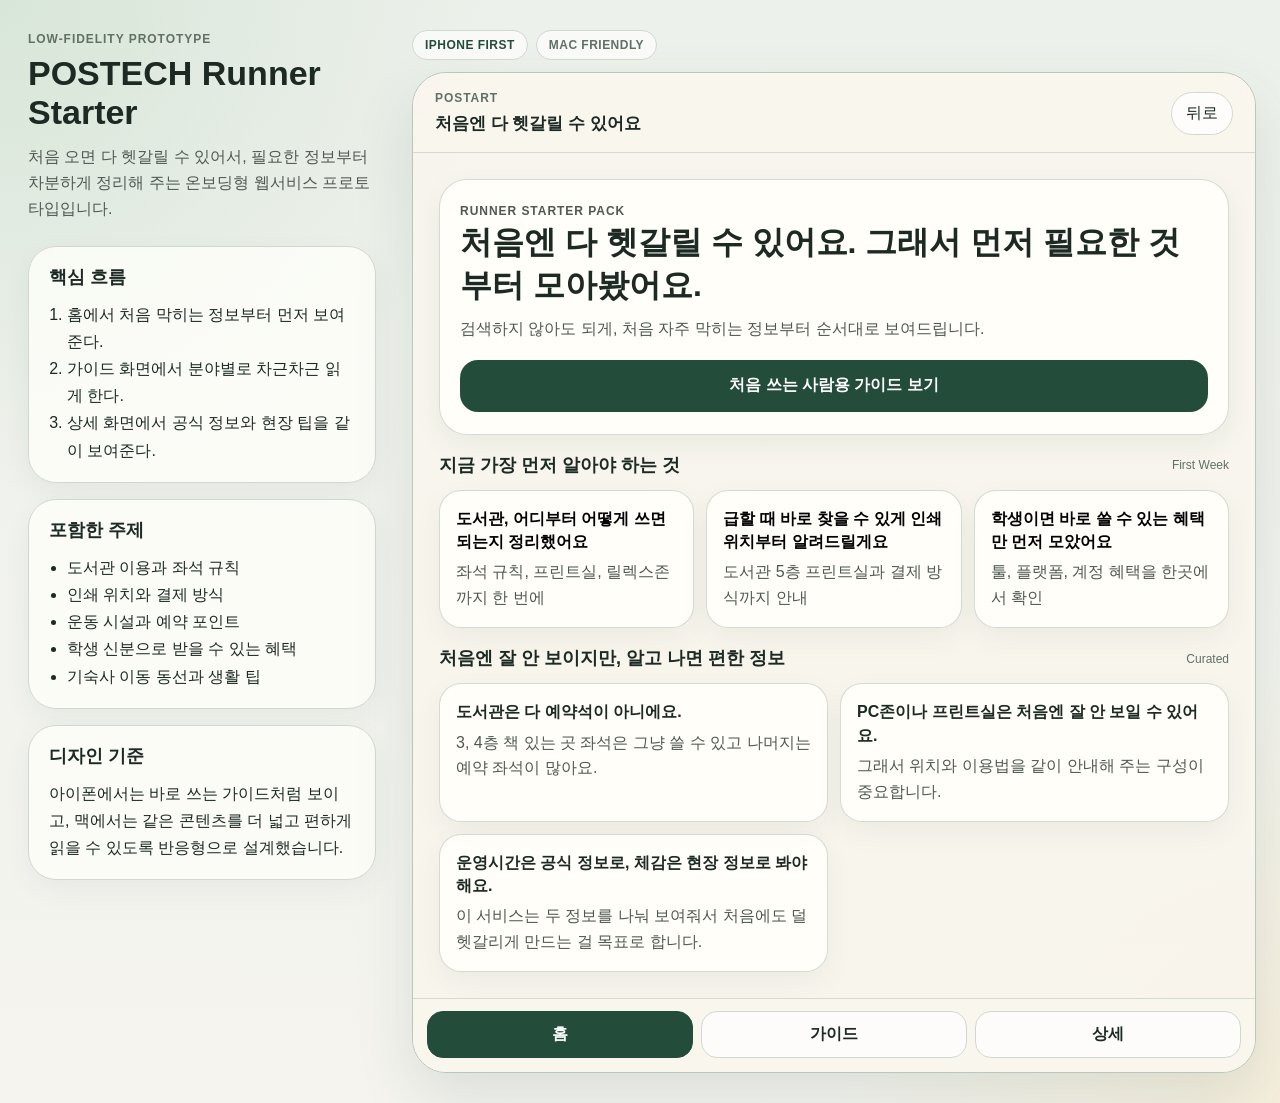
==== prototype/index.html @ 5cf9f1f1 "Add seat reservation app guidance" ====
<!DOCTYPE html>
<html lang="ko">
  <head>
    <meta charset="UTF-8" />
    <meta name="viewport" content="width=device-width, initial-scale=1.0" />
    <title>POSTECH Runner Starter Prototype</title>
    <link rel="stylesheet" href="./styles.css?v=3" />
  </head>
  <body>
    <div class="app-shell">
      <aside class="overview-panel">
        <p class="eyebrow">Low-Fidelity Prototype</p>
        <h1>POSTECH Runner Starter</h1>
        <p class="intro">
          처음 오면 다 헷갈릴 수 있어서, 필요한 정보부터 차분하게 정리해 주는
          온보딩형 웹서비스 프로토타입입니다.
        </p>

        <div class="overview-card">
          <h2>핵심 흐름</h2>
          <ol>
            <li>홈에서 처음 막히는 정보부터 먼저 보여준다.</li>
            <li>가이드 화면에서 분야별로 차근차근 읽게 한다.</li>
            <li>상세 화면에서 공식 정보와 현장 팁을 같이 보여준다.</li>
          </ol>
        </div>

        <div class="overview-card">
          <h2>포함한 주제</h2>
          <ul>
            <li>도서관 이용과 좌석 규칙</li>
            <li>인쇄 위치와 결제 방식</li>
            <li>운동 시설과 예약 포인트</li>
            <li>학생 신분으로 받을 수 있는 혜택</li>
            <li>기숙사 이동 동선과 생활 팁</li>
          </ul>
        </div>

        <div class="overview-card desktop-note">
          <h2>디자인 기준</h2>
          <p>
            아이폰에서는 바로 쓰는 가이드처럼 보이고, 맥에서는 같은 콘텐츠를 더
            넓고 편하게 읽을 수 있도록 반응형으로 설계했습니다.
          </p>
        </div>
      </aside>

      <main class="phone-stage">
        <div class="device-caption">
          <span class="device-chip">iPhone First</span>
          <span class="device-chip secondary">Mac Friendly</span>
        </div>

        <div class="phone-frame">
          <header class="top-bar">
            <div>
              <p class="app-name">POSTART</p>
              <strong id="screenTitle">처음엔 다 헷갈릴 수 있어요</strong>
            </div>
            <button class="ghost-btn" id="backButton" disabled>뒤로</button>
          </header>

          <section class="screen active" data-screen="home">
            <div class="hero-card">
              <p class="label">Runner Starter Pack</p>
              <h2>처음엔 다 헷갈릴 수 있어요. 그래서 먼저 필요한 것부터 모아봤어요.</h2>
              <p>
                검색하지 않아도 되게, 처음 자주 막히는 정보부터 순서대로 보여드립니다.
              </p>
              <button class="primary-btn" data-open-screen="guide">처음 쓰는 사람용 가이드 보기</button>
            </div>

            <section class="content-block">
              <div class="block-header">
                <h3>지금 가장 먼저 알아야 하는 것</h3>
                <span>First Week</span>
              </div>
              <div class="card-list">
                <button class="info-card" data-detail="library">
                  <strong>도서관, 어디부터 어떻게 쓰면 되는지 정리했어요</strong>
                  <p>좌석 규칙, 프린트실, 릴렉스존까지 한 번에</p>
                </button>
                <button class="info-card" data-detail="printing">
                  <strong>급할 때 바로 찾을 수 있게 인쇄 위치부터 알려드릴게요</strong>
                  <p>도서관 5층 프린트실과 결제 방식까지 안내</p>
                </button>
                <button class="info-card" data-detail="benefits">
                  <strong>학생이면 바로 쓸 수 있는 혜택만 먼저 모았어요</strong>
                  <p>툴, 플랫폼, 계정 혜택을 한곳에서 확인</p>
                </button>
              </div>
            </section>

            <section class="content-block">
              <div class="block-header">
                <h3>처음엔 잘 안 보이지만, 알고 나면 편한 정보</h3>
                <span>Curated</span>
              </div>
              <div class="tip-stack">
                <article class="tip-card">
                  <strong>도서관은 다 예약석이 아니에요.</strong>
                  <p>3, 4층 책 있는 곳 좌석은 그냥 쓸 수 있고 나머지는 예약 좌석이 많아요.</p>
                </article>
                <article class="tip-card">
                  <strong>PC존이나 프린트실은 처음엔 잘 안 보일 수 있어요.</strong>
                  <p>그래서 위치와 이용법을 같이 안내해 주는 구성이 중요합니다.</p>
                </article>
                <article class="tip-card">
                  <strong>운영시간은 공식 정보로, 체감은 현장 정보로 봐야 해요.</strong>
                  <p>이 서비스는 두 정보를 나눠 보여줘서 처음에도 덜 헷갈리게 만드는 걸 목표로 합니다.</p>
                </article>
              </div>
            </section>
          </section>

          <section class="screen" data-screen="guide">
            <section class="content-block">
              <div class="block-header">
                <h3>처음 쓰는 사람용 전체 가이드</h3>
                <span>5 Topics</span>
              </div>
              <div class="guide-sections">
                <button class="guide-card" data-detail="library">
                  <div>
                    <p class="category-tag">공간 이용</p>
                    <strong>도서관 / 그라운드 / 24 커뮤니티센터</strong>
                  </div>
                  <p>혼자 집중, 팀플, 휴식에 맞는 공간과 규칙을 차근차근 정리</p>
                </button>
                <button class="guide-card" data-detail="printing">
                  <div>
                    <p class="category-tag">인쇄</p>
                    <strong>도서관 프린트실과 대체 동선</strong>
                  </div>
                  <p>어디서, 어떻게, 얼마에 인쇄할 수 있는지 먼저 알려드리기</p>
                </button>
                <button class="guide-card" data-detail="fitness">
                  <div>
                    <p class="category-tag">운동</p>
                    <strong>체육관 / 풋살장 / POSPLEX</strong>
                  </div>
                  <p>무료로 시작할 수 있는 곳과 예약이 필요한 곳을 구분해서 안내</p>
                </button>
                <button class="guide-card" data-detail="benefits">
                  <div>
                    <p class="category-tag">혜택</p>
                    <strong>학생 계정과 쓸 수 있는 툴 모음</strong>
                  </div>
                  <p>놓치기 쉬운 툴, 플랫폼, 학생 자격 혜택을 모아서 정리</p>
                </button>
                <button class="guide-card" data-detail="life">
                  <div>
                    <p class="category-tag">생활 팁</p>
                    <strong>기숙사 이동, 자주 놓치는 규칙, 안전 메모</strong>
                  </div>
                  <p>검색보다 누가 먼저 알려줘야 덜 헤매는 팁들</p>
                </button>
              </div>
            </section>
          </section>

          <section class="screen" data-screen="detail">
            <article class="detail-hero">
              <p id="detailCategory" class="label">공간 이용</p>
              <h2 id="detailTitle">도서관</h2>
              <p id="detailSummary">
                처음 오는 러너가 가장 자주 쓰게 되는 공간. 좌석 규칙과 인쇄 위치를 함께 알면 훨씬 편합니다.
              </p>
              <div class="location-strip">
                <div>
                  <strong id="detailLocationTitle">어디에 있나요?</strong>
                  <p id="detailLocationText">학교 공식 캠퍼스맵에서 건물명을 검색해 위치를 바로 확인할 수 있어요.</p>
                </div>
                <div class="detail-actions">
                  <a
                    id="detailMapLink"
                    class="map-btn"
                    href="https://www.postech.ac.kr/kor/university-introduction/campus_map.do"
                    target="_blank"
                    rel="noreferrer"
                  >
                    캠퍼스 안내에서 보기
                  </a>
                  <a
                    id="detailGuideLink"
                    class="map-btn secondary"
                    href="https://library.postech.ac.kr/about/library-use-guide/byuser-guide/undergraduate-student/"
                    target="_blank"
                    rel="noreferrer"
                  >
                    공식 안내 보기
                  </a>
                </div>
              </div>
            </article>

            <section class="content-block detail-grid">
              <article class="detail-card">
                <h3>이런 사람에게 추천</h3>
                <ul id="detailAudience"></ul>
              </article>

              <article class="detail-card">
                <h3>먼저 알아야 할 것</h3>
                <ul id="detailChecklist"></ul>
              </article>

              <article class="detail-card" id="detailToolCard">
                <h3>준비해두면 좋은 앱/서비스</h3>
                <ul id="detailTools"></ul>
              </article>

              <article class="detail-card">
                <h3>공식 정보</h3>
                <ul id="detailOfficial"></ul>
              </article>

              <article class="detail-card">
                <h3>현장 팁</h3>
                <ul id="detailField"></ul>
              </article>
            </section>
          </section>

          <nav class="bottom-nav">
            <button class="nav-btn active" data-open-screen="home">홈</button>
            <button class="nav-btn" data-open-screen="guide">가이드</button>
            <button class="nav-btn" data-open-screen="detail">상세</button>
          </nav>
        </div>
      </main>
    </div>

    <script src="./app.js?v=3"></script>
  </body>
</html>
---- prototype/styles.css ----
:root {
  --bg: #edf1eb;
  --bg-accent: #f4ecdc;
  --ink: #1d2a24;
  --muted: #617066;
  --line: #d0d8cf;
  --card: rgba(255, 254, 249, 0.92);
  --card-strong: #fffef9;
  --soft: #f6f3eb;
  --accent: #234c3b;
  --accent-soft: #dfe9df;
  --radius-xl: 28px;
  --radius-lg: 22px;
  --radius-md: 16px;
  --shadow-lg: 0 24px 60px rgba(35, 76, 59, 0.12);
  --shadow-md: 0 10px 28px rgba(35, 76, 59, 0.06);
}

* {
  box-sizing: border-box;
}

html,
body {
  margin: 0;
  min-height: 100%;
}

body {
  background:
    radial-gradient(circle at top left, rgba(213, 228, 214, 0.88), transparent 30%),
    radial-gradient(circle at bottom right, rgba(246, 236, 213, 0.72), transparent 26%),
    linear-gradient(180deg, var(--bg) 0%, #f5f4ef 100%);
  color: var(--ink);
  font-family: "Pretendard Variable", "Apple SD Gothic Neo", sans-serif;
}

button,
a {
  font: inherit;
}

.app-shell {
  min-height: 100vh;
  display: grid;
  grid-template-columns: 1fr;
}

.overview-panel {
  display: none;
}

.phone-stage {
  width: 100%;
  padding: 0;
}

.device-caption {
  display: none;
}

.device-chip {
  display: inline-flex;
  align-items: center;
  justify-content: center;
  min-height: 30px;
  padding: 0 12px;
  border-radius: 999px;
  background: rgba(255, 255, 255, 0.68);
  border: 1px solid var(--line);
  color: var(--accent);
  font-size: 12px;
  font-weight: 700;
  letter-spacing: 0.04em;
  text-transform: uppercase;
}

.device-chip.secondary {
  color: var(--muted);
}

.phone-frame {
  width: 100%;
  min-height: 100vh;
  background: transparent;
  display: grid;
  grid-template-rows: auto 1fr auto;
}

.top-bar {
  position: sticky;
  top: 0;
  z-index: 10;
  display: flex;
  align-items: center;
  justify-content: space-between;
  gap: 16px;
  padding: env(safe-area-inset-top, 0px) 20px 14px;
  background: rgba(249, 246, 238, 0.92);
  backdrop-filter: blur(16px);
  border-bottom: 1px solid rgba(208, 216, 207, 0.9);
}

.app-name,
.eyebrow,
.label,
.category-tag {
  margin: 0 0 8px;
  color: var(--muted);
  font-size: 12px;
  font-weight: 700;
  letter-spacing: 0.08em;
  text-transform: uppercase;
}

.top-bar strong {
  display: block;
  font-size: 17px;
  line-height: 1.35;
}

.ghost-btn,
.nav-btn,
.info-card,
.guide-card {
  appearance: none;
  border: none;
  background: transparent;
  text-align: left;
}

.ghost-btn {
  flex-shrink: 0;
  padding: 10px 14px;
  border-radius: 999px;
  border: 1px solid var(--line);
  background: rgba(255, 255, 255, 0.8);
  color: var(--ink);
}

.screen {
  display: none;
  padding: 18px 18px 28px;
}

.screen.active {
  display: block;
}

.hero-card,
.detail-hero,
.info-card,
.guide-card,
.tip-card,
.detail-card {
  background: var(--card);
  border: 1px solid rgba(208, 216, 207, 0.92);
  box-shadow: var(--shadow-md);
}

.hero-card,
.detail-hero {
  border-radius: var(--radius-xl);
  padding: 22px 20px;
}

.hero-card h2,
.detail-hero h2 {
  margin: 0 0 10px;
  font-size: 28px;
  line-height: 1.32;
}

.hero-card p,
.detail-hero p,
.intro,
.tip-card p,
.info-card p,
.guide-card p {
  margin: 0;
  color: #4f5852;
  line-height: 1.62;
}

.primary-btn {
  margin-top: 18px;
  width: 100%;
  min-height: 52px;
  padding: 14px 18px;
  border: none;
  border-radius: 18px;
  background: var(--accent);
  color: white;
  font-weight: 700;
}

.content-block {
  margin-top: 18px;
}

.block-header {
  display: flex;
  align-items: center;
  justify-content: space-between;
  gap: 12px;
  margin-bottom: 12px;
}

.block-header h3 {
  margin: 0;
  font-size: 18px;
  line-height: 1.4;
}

.block-header span {
  color: var(--muted);
  font-size: 12px;
  white-space: nowrap;
}

.card-list,
.guide-sections,
.tip-stack,
.detail-grid {
  display: grid;
  gap: 12px;
}

.info-card,
.guide-card,
.tip-card,
.detail-card {
  width: 100%;
  border-radius: var(--radius-lg);
  padding: 16px;
}

.info-card strong,
.guide-card strong,
.tip-card strong {
  display: block;
  margin-bottom: 6px;
  font-size: 16px;
  line-height: 1.45;
}

.category-tag {
  margin-bottom: 6px;
}

.location-strip {
  margin-top: 18px;
  display: grid;
  gap: 14px;
  padding: 14px;
  border-radius: 20px;
  background: var(--accent-soft);
}

.location-strip strong {
  display: block;
  margin-bottom: 6px;
}

.location-strip p {
  color: #365346;
}

.map-btn {
  display: inline-flex;
  align-items: center;
  justify-content: center;
  min-height: 48px;
  padding: 0 16px;
  border-radius: 14px;
  background: var(--accent);
  color: #fff;
  text-decoration: none;
  font-weight: 700;
}

.map-btn.secondary {
  background: rgba(255, 255, 255, 0.84);
  color: var(--accent);
  border: 1px solid rgba(35, 76, 59, 0.18);
}

.detail-actions {
  display: grid;
  gap: 10px;
}

.detail-card h3 {
  margin: 0 0 12px;
  font-size: 16px;
}

.detail-card ul {
  margin: 0;
  padding-left: 18px;
  color: #434d47;
  line-height: 1.72;
}

.bottom-nav {
  position: sticky;
  bottom: 0;
  z-index: 10;
  display: grid;
  grid-template-columns: repeat(3, 1fr);
  gap: 8px;
  padding: 12px 14px calc(14px + env(safe-area-inset-bottom, 0px));
  border-top: 1px solid rgba(208, 216, 207, 0.92);
  background: rgba(249, 246, 238, 0.96);
  backdrop-filter: blur(14px);
}

.nav-btn {
  min-height: 46px;
  padding: 12px 10px;
  text-align: center;
  border-radius: 16px;
  border: 1px solid var(--line);
  background: rgba(255, 255, 255, 0.72);
  color: var(--ink);
  font-weight: 600;
}

.nav-btn.active {
  background: var(--accent);
  color: white;
  border-color: var(--accent);
}

@media (min-width: 760px) {
  .screen {
    padding: 24px;
  }

  .card-list,
  .tip-stack,
  .detail-grid {
    grid-template-columns: repeat(2, minmax(0, 1fr));
  }

  .guide-sections {
    grid-template-columns: repeat(2, minmax(0, 1fr));
  }
}

@media (min-width: 1100px) {
  .app-shell {
    grid-template-columns: 360px minmax(0, 1fr);
    gap: 28px;
    padding: 24px;
  }

  .overview-panel {
    display: block;
    padding: 8px 8px 8px 4px;
  }

  .overview-panel h1 {
    margin: 0 0 12px;
    font-size: 34px;
  }

  .intro {
    margin: 0 0 24px;
  }

  .overview-card {
    background: rgba(255, 255, 250, 0.78);
    border: 1px solid var(--line);
    border-radius: var(--radius-xl);
    padding: 18px 20px;
    margin-bottom: 16px;
    box-shadow: var(--shadow-md);
  }

  .overview-card h2 {
    margin: 0 0 12px;
    font-size: 18px;
  }

  .overview-card ul,
  .overview-card ol,
  .overview-card p {
    margin: 0;
    padding-left: 18px;
    line-height: 1.7;
  }

  .overview-card p {
    padding-left: 0;
  }

  .phone-stage {
    padding: 6px 0;
  }

  .device-caption {
    display: flex;
    gap: 8px;
    margin-bottom: 12px;
  }

  .phone-frame {
    min-height: calc(100vh - 60px);
    max-width: 980px;
    border: 1px solid #bac5bb;
    border-radius: 34px;
    background: rgba(249, 246, 238, 0.9);
    box-shadow: var(--shadow-lg);
    overflow: hidden;
  }

  .top-bar {
    padding: 18px 22px 16px;
  }

  .screen {
    padding: 26px;
  }

  .hero-card h2,
  .detail-hero h2 {
    font-size: 32px;
  }

  .card-list {
    grid-template-columns: repeat(3, minmax(0, 1fr));
  }

  .guide-sections {
    grid-template-columns: repeat(2, minmax(0, 1fr));
  }

  .tip-stack,
  .detail-grid {
    grid-template-columns: repeat(2, minmax(0, 1fr));
  }

  .location-strip {
    grid-template-columns: minmax(0, 1fr) auto;
    align-items: center;
  }

  .detail-actions {
    min-width: 220px;
  }
}
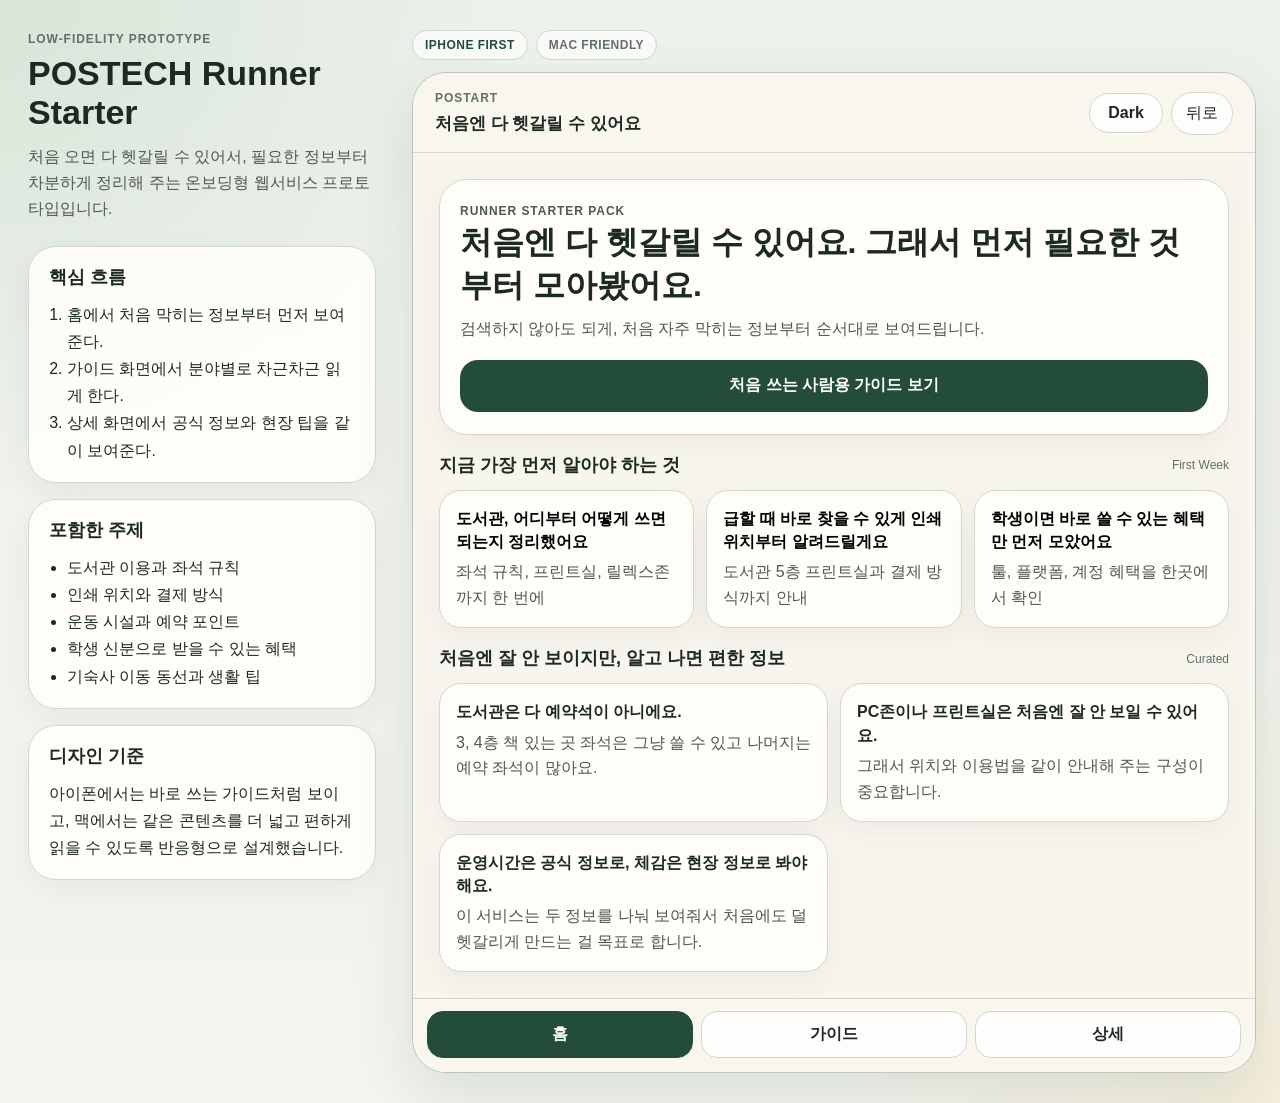
==== commit 923f8a69: "Add light and dark mode toggle" ====
--- a/prototype/index.html
+++ b/prototype/index.html
@@ -4,7 +4,7 @@
     <meta charset="UTF-8" />
     <meta name="viewport" content="width=device-width, initial-scale=1.0" />
     <title>POSTECH Runner Starter Prototype</title>
-    <link rel="stylesheet" href="./styles.css?v=3" />
+    <link rel="stylesheet" href="./styles.css?v=4" />
   </head>
   <body>
     <div class="app-shell">
@@ -57,7 +57,12 @@
               <p class="app-name">POSTART</p>
               <strong id="screenTitle">처음엔 다 헷갈릴 수 있어요</strong>
             </div>
-            <button class="ghost-btn" id="backButton" disabled>뒤로</button>
+            <div class="top-actions">
+              <button class="theme-toggle" id="themeToggle" type="button" aria-label="다크 모드로 전환">
+                <span id="themeToggleText">Dark</span>
+              </button>
+              <button class="ghost-btn" id="backButton" disabled>뒤로</button>
+            </div>
           </header>
 
           <section class="screen active" data-screen="home">
@@ -231,6 +236,6 @@
       </main>
     </div>
 
-    <script src="./app.js?v=3"></script>
+    <script src="./app.js?v=4"></script>
   </body>
 </html>
--- a/prototype/styles.css
+++ b/prototype/styles.css
@@ -1,7 +1,11 @@
 :root {
   --bg: #edf1eb;
-  --bg-accent: #f4ecdc;
+  --bg-soft: #f5f4ef;
+  --spot-a: rgba(213, 228, 214, 0.88);
+  --spot-b: rgba(246, 236, 213, 0.72);
   --ink: #1d2a24;
+  --ink-soft: #4f5852;
+  --ink-subtle: #434d47;
   --muted: #617066;
   --line: #d0d8cf;
   --card: rgba(255, 254, 249, 0.92);
@@ -9,6 +13,12 @@
   --soft: #f6f3eb;
   --accent: #234c3b;
   --accent-soft: #dfe9df;
+  --surface: rgba(249, 246, 238, 0.92);
+  --surface-strong: rgba(249, 246, 238, 0.96);
+  --surface-contrast: rgba(255, 255, 255, 0.8);
+  --chip: rgba(255, 255, 255, 0.68);
+  --shell-border: #bac5bb;
+  --accent-border: rgba(35, 76, 59, 0.18);
   --radius-xl: 28px;
   --radius-lg: 22px;
   --radius-md: 16px;
@@ -16,6 +26,31 @@
   --shadow-md: 0 10px 28px rgba(35, 76, 59, 0.06);
 }
 
+body[data-theme="dark"] {
+  --bg: #101715;
+  --bg-soft: #18211d;
+  --spot-a: rgba(47, 85, 70, 0.32);
+  --spot-b: rgba(118, 91, 44, 0.22);
+  --ink: #eef4ef;
+  --ink-soft: #d7e1db;
+  --ink-subtle: #c8d2cb;
+  --muted: #9eb0a4;
+  --line: #32413a;
+  --card: rgba(25, 33, 29, 0.88);
+  --card-strong: #1c2420;
+  --soft: #202923;
+  --accent: #8ac8a7;
+  --accent-soft: rgba(42, 62, 52, 0.96);
+  --surface: rgba(18, 25, 22, 0.92);
+  --surface-strong: rgba(18, 25, 22, 0.96);
+  --surface-contrast: rgba(34, 43, 38, 0.92);
+  --chip: rgba(31, 40, 35, 0.88);
+  --shell-border: #32413a;
+  --accent-border: rgba(138, 200, 167, 0.24);
+  --shadow-lg: 0 24px 60px rgba(0, 0, 0, 0.32);
+  --shadow-md: 0 10px 28px rgba(0, 0, 0, 0.22);
+}
+
 * {
   box-sizing: border-box;
 }
@@ -28,11 +63,14 @@
 
 body {
   background:
-    radial-gradient(circle at top left, rgba(213, 228, 214, 0.88), transparent 30%),
-    radial-gradient(circle at bottom right, rgba(246, 236, 213, 0.72), transparent 26%),
-    linear-gradient(180deg, var(--bg) 0%, #f5f4ef 100%);
+    radial-gradient(circle at top left, var(--spot-a), transparent 30%),
+    radial-gradient(circle at bottom right, var(--spot-b), transparent 26%),
+    linear-gradient(180deg, var(--bg) 0%, var(--bg-soft) 100%);
   color: var(--ink);
   font-family: "Pretendard Variable", "Apple SD Gothic Neo", sans-serif;
+  transition:
+    background 0.25s ease,
+    color 0.25s ease;
 }
 
 button,
@@ -66,7 +104,7 @@
   min-height: 30px;
   padding: 0 12px;
   border-radius: 999px;
-  background: rgba(255, 255, 255, 0.68);
+  background: var(--chip);
   border: 1px solid var(--line);
   color: var(--accent);
   font-size: 12px;
@@ -96,9 +134,15 @@
   justify-content: space-between;
   gap: 16px;
   padding: env(safe-area-inset-top, 0px) 20px 14px;
-  background: rgba(249, 246, 238, 0.92);
+  background: var(--surface);
   backdrop-filter: blur(16px);
-  border-bottom: 1px solid rgba(208, 216, 207, 0.9);
+  border-bottom: 1px solid var(--line);
+}
+
+.top-actions {
+  display: flex;
+  align-items: center;
+  gap: 8px;
 }
 
 .app-name,
@@ -134,8 +178,20 @@
   padding: 10px 14px;
   border-radius: 999px;
   border: 1px solid var(--line);
-  background: rgba(255, 255, 255, 0.8);
+  background: var(--surface-contrast);
   color: var(--ink);
+}
+
+.theme-toggle {
+  flex-shrink: 0;
+  min-width: 74px;
+  padding: 10px 14px;
+  border: 1px solid var(--line);
+  border-radius: 999px;
+  background: var(--surface-contrast);
+  color: var(--ink);
+  text-align: center;
+  font-weight: 700;
 }
 
 .screen {
@@ -154,7 +210,7 @@
 .tip-card,
 .detail-card {
   background: var(--card);
-  border: 1px solid rgba(208, 216, 207, 0.92);
+  border: 1px solid var(--line);
   box-shadow: var(--shadow-md);
 }
 
@@ -178,7 +234,7 @@
 .info-card p,
 .guide-card p {
   margin: 0;
-  color: #4f5852;
+  color: var(--ink-soft);
   line-height: 1.62;
 }
 
@@ -263,7 +319,7 @@
 }
 
 .location-strip p {
-  color: #365346;
+  color: var(--ink-soft);
 }
 
 .map-btn {
@@ -280,9 +336,9 @@
 }
 
 .map-btn.secondary {
-  background: rgba(255, 255, 255, 0.84);
+  background: var(--surface-contrast);
   color: var(--accent);
-  border: 1px solid rgba(35, 76, 59, 0.18);
+  border: 1px solid var(--accent-border);
 }
 
 .detail-actions {
@@ -298,7 +354,7 @@
 .detail-card ul {
   margin: 0;
   padding-left: 18px;
-  color: #434d47;
+  color: var(--ink-subtle);
   line-height: 1.72;
 }
 
@@ -310,8 +366,8 @@
   grid-template-columns: repeat(3, 1fr);
   gap: 8px;
   padding: 12px 14px calc(14px + env(safe-area-inset-bottom, 0px));
-  border-top: 1px solid rgba(208, 216, 207, 0.92);
-  background: rgba(249, 246, 238, 0.96);
+  border-top: 1px solid var(--line);
+  background: var(--surface-strong);
   backdrop-filter: blur(14px);
 }
 
@@ -321,7 +377,7 @@
   text-align: center;
   border-radius: 16px;
   border: 1px solid var(--line);
-  background: rgba(255, 255, 255, 0.72);
+  background: var(--surface-contrast);
   color: var(--ink);
   font-weight: 600;
 }
@@ -370,7 +426,7 @@
   }
 
   .overview-card {
-    background: rgba(255, 255, 250, 0.78);
+    background: var(--card);
     border: 1px solid var(--line);
     border-radius: var(--radius-xl);
     padding: 18px 20px;
@@ -408,9 +464,9 @@
   .phone-frame {
     min-height: calc(100vh - 60px);
     max-width: 980px;
-    border: 1px solid #bac5bb;
+    border: 1px solid var(--shell-border);
     border-radius: 34px;
-    background: rgba(249, 246, 238, 0.9);
+    background: var(--surface);
     box-shadow: var(--shadow-lg);
     overflow: hidden;
   }
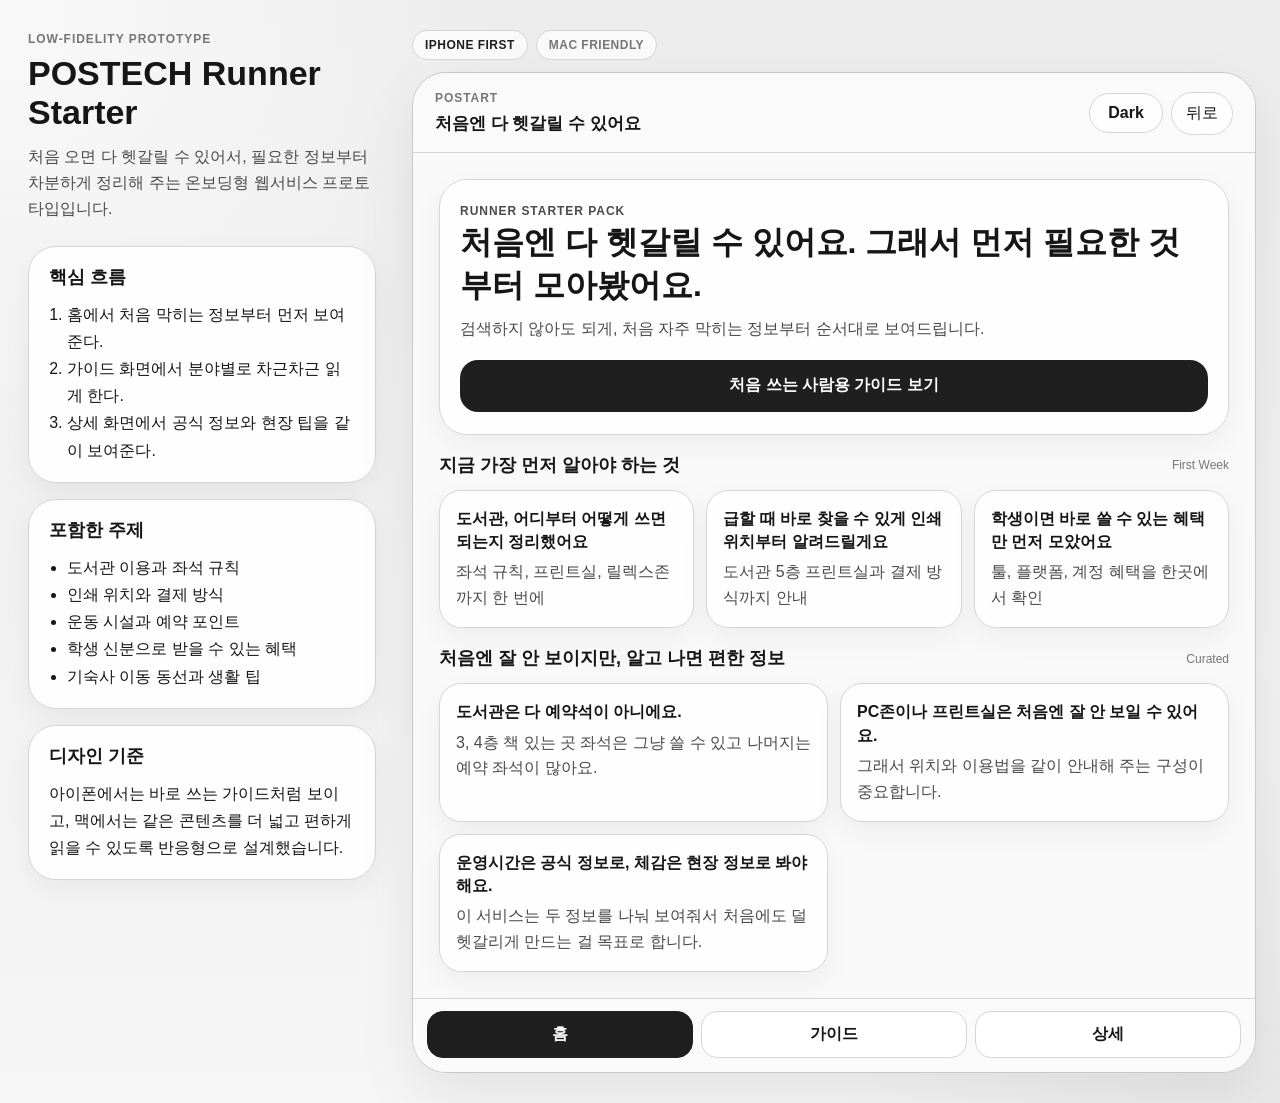
==== commit 72731f7c: "Bust cache for monochrome theme" ====
--- a/prototype/index.html
+++ b/prototype/index.html
@@ -4,7 +4,7 @@
     <meta charset="UTF-8" />
     <meta name="viewport" content="width=device-width, initial-scale=1.0" />
     <title>POSTECH Runner Starter Prototype</title>
-    <link rel="stylesheet" href="./styles.css?v=4" />
+    <link rel="stylesheet" href="./styles.css?v=5" />
   </head>
   <body>
     <div class="app-shell">
@@ -236,6 +236,6 @@
       </main>
     </div>
 
-    <script src="./app.js?v=4"></script>
+    <script src="./app.js?v=5"></script>
   </body>
 </html>
--- a/prototype/styles.css
+++ b/prototype/styles.css
@@ -1,54 +1,54 @@
 :root {
-  --bg: #edf1eb;
-  --bg-soft: #f5f4ef;
-  --spot-a: rgba(213, 228, 214, 0.88);
-  --spot-b: rgba(246, 236, 213, 0.72);
-  --ink: #1d2a24;
-  --ink-soft: #4f5852;
-  --ink-subtle: #434d47;
-  --muted: #617066;
-  --line: #d0d8cf;
-  --card: rgba(255, 254, 249, 0.92);
-  --card-strong: #fffef9;
-  --soft: #f6f3eb;
-  --accent: #234c3b;
-  --accent-soft: #dfe9df;
-  --surface: rgba(249, 246, 238, 0.92);
-  --surface-strong: rgba(249, 246, 238, 0.96);
-  --surface-contrast: rgba(255, 255, 255, 0.8);
-  --chip: rgba(255, 255, 255, 0.68);
-  --shell-border: #bac5bb;
-  --accent-border: rgba(35, 76, 59, 0.18);
+  --bg: #ececec;
+  --bg-soft: #f6f6f6;
+  --spot-a: rgba(255, 255, 255, 0.7);
+  --spot-b: rgba(208, 208, 208, 0.35);
+  --ink: #161616;
+  --ink-soft: #4a4a4a;
+  --ink-subtle: #5a5a5a;
+  --muted: #767676;
+  --line: #d5d5d5;
+  --card: rgba(255, 255, 255, 0.9);
+  --card-strong: #ffffff;
+  --soft: #efefef;
+  --accent: #1f1f1f;
+  --accent-soft: #e7e7e7;
+  --surface: rgba(250, 250, 250, 0.94);
+  --surface-strong: rgba(250, 250, 250, 0.98);
+  --surface-contrast: rgba(255, 255, 255, 0.88);
+  --chip: rgba(255, 255, 255, 0.72);
+  --shell-border: #c8c8c8;
+  --accent-border: rgba(31, 31, 31, 0.12);
   --radius-xl: 28px;
   --radius-lg: 22px;
   --radius-md: 16px;
-  --shadow-lg: 0 24px 60px rgba(35, 76, 59, 0.12);
-  --shadow-md: 0 10px 28px rgba(35, 76, 59, 0.06);
+  --shadow-lg: 0 24px 60px rgba(0, 0, 0, 0.08);
+  --shadow-md: 0 10px 28px rgba(0, 0, 0, 0.05);
 }
 
 body[data-theme="dark"] {
-  --bg: #101715;
-  --bg-soft: #18211d;
-  --spot-a: rgba(47, 85, 70, 0.32);
-  --spot-b: rgba(118, 91, 44, 0.22);
-  --ink: #eef4ef;
-  --ink-soft: #d7e1db;
-  --ink-subtle: #c8d2cb;
-  --muted: #9eb0a4;
-  --line: #32413a;
-  --card: rgba(25, 33, 29, 0.88);
-  --card-strong: #1c2420;
-  --soft: #202923;
-  --accent: #8ac8a7;
-  --accent-soft: rgba(42, 62, 52, 0.96);
-  --surface: rgba(18, 25, 22, 0.92);
-  --surface-strong: rgba(18, 25, 22, 0.96);
-  --surface-contrast: rgba(34, 43, 38, 0.92);
-  --chip: rgba(31, 40, 35, 0.88);
-  --shell-border: #32413a;
-  --accent-border: rgba(138, 200, 167, 0.24);
-  --shadow-lg: 0 24px 60px rgba(0, 0, 0, 0.32);
-  --shadow-md: 0 10px 28px rgba(0, 0, 0, 0.22);
+  --bg: #101010;
+  --bg-soft: #171717;
+  --spot-a: rgba(255, 255, 255, 0.04);
+  --spot-b: rgba(180, 180, 180, 0.06);
+  --ink: #f5f5f5;
+  --ink-soft: #dfdfdf;
+  --ink-subtle: #cfcfcf;
+  --muted: #a8a8a8;
+  --line: #343434;
+  --card: rgba(28, 28, 28, 0.94);
+  --card-strong: #222222;
+  --soft: #252525;
+  --accent: #f0f0f0;
+  --accent-soft: rgba(38, 38, 38, 0.98);
+  --surface: rgba(18, 18, 18, 0.94);
+  --surface-strong: rgba(18, 18, 18, 0.98);
+  --surface-contrast: rgba(36, 36, 36, 0.96);
+  --chip: rgba(40, 40, 40, 0.92);
+  --shell-border: #383838;
+  --accent-border: rgba(240, 240, 240, 0.16);
+  --shadow-lg: 0 24px 60px rgba(0, 0, 0, 0.34);
+  --shadow-md: 0 10px 28px rgba(0, 0, 0, 0.24);
 }
 
 * {
@@ -289,6 +289,7 @@
   width: 100%;
   border-radius: var(--radius-lg);
   padding: 16px;
+  color: var(--ink);
 }
 
 .info-card strong,
@@ -298,6 +299,7 @@
   margin-bottom: 6px;
   font-size: 16px;
   line-height: 1.45;
+  color: var(--ink);
 }
 
 .category-tag {
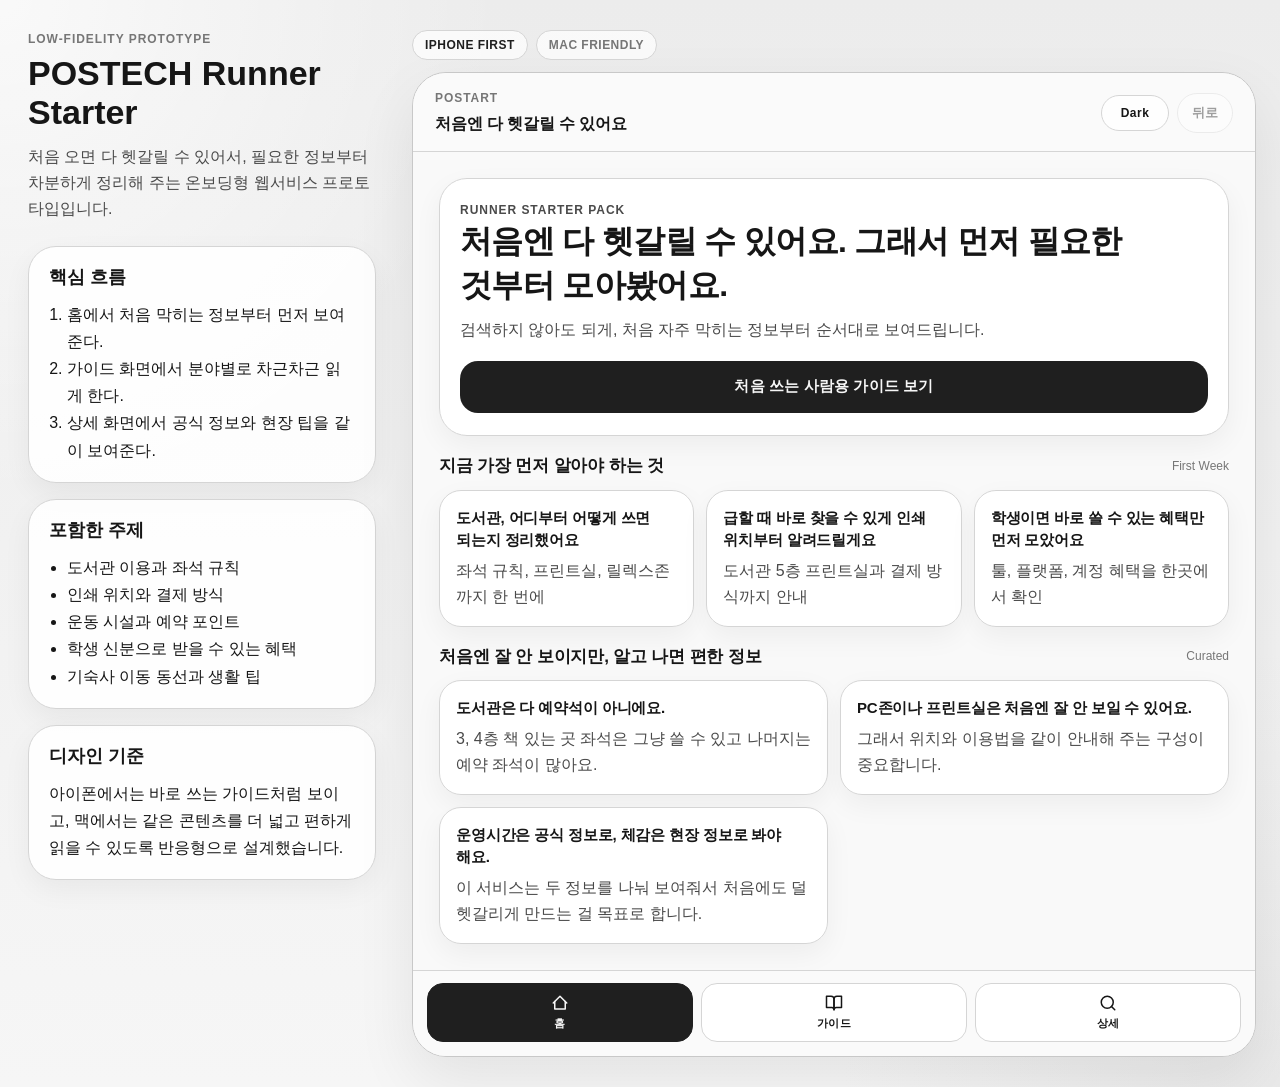
==== commit e6d492e7: "Polish UI for final submission Add screen transition animations, card hover/active interactions, bot" ====
--- a/prototype/index.html
+++ b/prototype/index.html
@@ -4,7 +4,7 @@
     <meta charset="UTF-8" />
     <meta name="viewport" content="width=device-width, initial-scale=1.0" />
     <title>POSTECH Runner Starter Prototype</title>
-    <link rel="stylesheet" href="./styles.css?v=5" />
+    <link rel="stylesheet" href="./styles-mono.css?v=1" />
   </head>
   <body>
     <div class="app-shell">
@@ -228,14 +228,23 @@
           </section>
 
           <nav class="bottom-nav">
-            <button class="nav-btn active" data-open-screen="home">홈</button>
-            <button class="nav-btn" data-open-screen="guide">가이드</button>
-            <button class="nav-btn" data-open-screen="detail">상세</button>
+            <button class="nav-btn active" data-open-screen="home">
+              <svg width="18" height="18" viewBox="0 0 24 24" fill="none" stroke="currentColor" stroke-width="2" stroke-linecap="round" stroke-linejoin="round"><path d="M3 12L12 3l9 9"/><path d="M5 10v10h14V10"/></svg>
+              <span>홈</span>
+            </button>
+            <button class="nav-btn" data-open-screen="guide">
+              <svg width="18" height="18" viewBox="0 0 24 24" fill="none" stroke="currentColor" stroke-width="2" stroke-linecap="round" stroke-linejoin="round"><path d="M2 3h6a4 4 0 0 1 4 4v14a3 3 0 0 0-3-3H2z"/><path d="M22 3h-6a4 4 0 0 0-4 4v14a3 3 0 0 1 3-3h7z"/></svg>
+              <span>가이드</span>
+            </button>
+            <button class="nav-btn" data-open-screen="detail">
+              <svg width="18" height="18" viewBox="0 0 24 24" fill="none" stroke="currentColor" stroke-width="2" stroke-linecap="round" stroke-linejoin="round"><circle cx="11" cy="11" r="8"/><line x1="21" y1="21" x2="16.65" y2="16.65"/></svg>
+              <span>상세</span>
+            </button>
           </nav>
         </div>
       </main>
     </div>
 
-    <script src="./app.js?v=5"></script>
+    <script src="./app-main.js?v=1"></script>
   </body>
 </html>
--- a/prototype/styles-mono.css
+++ b/prototype/styles-mono.css
@@ -0,0 +1,634 @@
+:root {
+  --bg: #ececec;
+  --bg-soft: #f6f6f6;
+  --spot-a: rgba(255, 255, 255, 0.7);
+  --spot-b: rgba(208, 208, 208, 0.35);
+  --ink: #161616;
+  --ink-soft: #4a4a4a;
+  --ink-subtle: #5a5a5a;
+  --muted: #767676;
+  --line: #d5d5d5;
+  --card: rgba(255, 255, 255, 0.9);
+  --card-strong: #ffffff;
+  --soft: #efefef;
+  --accent: #1f1f1f;
+  --accent-soft: #e7e7e7;
+  --surface: rgba(250, 250, 250, 0.94);
+  --surface-strong: rgba(250, 250, 250, 0.98);
+  --surface-contrast: rgba(255, 255, 255, 0.88);
+  --chip: rgba(255, 255, 255, 0.72);
+  --shell-border: #c8c8c8;
+  --accent-border: rgba(31, 31, 31, 0.12);
+  --accent-ink: #f6f6f6;
+  --radius-xl: 28px;
+  --radius-lg: 22px;
+  --radius-md: 16px;
+  --shadow-lg: 0 24px 60px rgba(0, 0, 0, 0.08);
+  --shadow-md: 0 10px 28px rgba(0, 0, 0, 0.05);
+}
+
+body[data-theme="dark"] {
+  --bg: #101010;
+  --bg-soft: #171717;
+  --spot-a: rgba(255, 255, 255, 0.04);
+  --spot-b: rgba(180, 180, 180, 0.06);
+  --ink: #f5f5f5;
+  --ink-soft: #dfdfdf;
+  --ink-subtle: #cfcfcf;
+  --muted: #a8a8a8;
+  --line: #343434;
+  --card: rgba(28, 28, 28, 0.94);
+  --card-strong: #222222;
+  --soft: #252525;
+  --accent: #626262;
+  --accent-soft: rgba(38, 38, 38, 0.98);
+  --surface: rgba(18, 18, 18, 0.94);
+  --surface-strong: rgba(18, 18, 18, 0.98);
+  --surface-contrast: rgba(36, 36, 36, 0.96);
+  --chip: rgba(40, 40, 40, 0.92);
+  --shell-border: #383838;
+  --accent-border: rgba(240, 240, 240, 0.16);
+  --accent-ink: #f7f7f7;
+  --shadow-lg: 0 24px 60px rgba(0, 0, 0, 0.34);
+  --shadow-md: 0 10px 28px rgba(0, 0, 0, 0.24);
+}
+
+* {
+  box-sizing: border-box;
+}
+
+html,
+body {
+  margin: 0;
+  min-height: 100%;
+}
+
+body {
+  background:
+    radial-gradient(circle at top left, var(--spot-a), transparent 30%),
+    radial-gradient(circle at bottom right, var(--spot-b), transparent 26%),
+    linear-gradient(180deg, var(--bg) 0%, var(--bg-soft) 100%);
+  color: var(--ink);
+  font-family: "Pretendard Variable", "Apple SD Gothic Neo", sans-serif;
+  transition:
+    background 0.25s ease,
+    color 0.25s ease;
+}
+
+button,
+a {
+  font: inherit;
+}
+
+.app-shell {
+  min-height: 100vh;
+  display: grid;
+  grid-template-columns: 1fr;
+}
+
+.overview-panel {
+  display: none;
+}
+
+.phone-stage {
+  width: 100%;
+  padding: 0;
+}
+
+.device-caption {
+  display: none;
+}
+
+.device-chip {
+  display: inline-flex;
+  align-items: center;
+  justify-content: center;
+  min-height: 30px;
+  padding: 0 12px;
+  border-radius: 999px;
+  background: var(--chip);
+  border: 1px solid var(--line);
+  color: var(--accent);
+  font-size: 12px;
+  font-weight: 700;
+  letter-spacing: 0.04em;
+  text-transform: uppercase;
+}
+
+.device-chip.secondary {
+  color: var(--muted);
+}
+
+.phone-frame {
+  width: 100%;
+  min-height: 100vh;
+  background: transparent;
+  display: grid;
+  grid-template-rows: auto 1fr auto;
+}
+
+.top-bar {
+  position: sticky;
+  top: 0;
+  z-index: 10;
+  display: flex;
+  align-items: center;
+  justify-content: space-between;
+  gap: 16px;
+  padding: env(safe-area-inset-top, 0px) 20px 14px;
+  background: var(--surface);
+  backdrop-filter: blur(16px);
+  border-bottom: 1px solid var(--line);
+}
+
+.top-actions {
+  display: flex;
+  align-items: center;
+  gap: 8px;
+}
+
+.app-name,
+.eyebrow,
+.label,
+.category-tag {
+  margin: 0 0 8px;
+  color: var(--muted);
+  font-size: 12px;
+  font-weight: 700;
+  letter-spacing: 0.08em;
+  text-transform: uppercase;
+}
+
+.top-bar strong {
+  display: block;
+  font-size: 16px;
+  line-height: 1.35;
+  letter-spacing: -0.01em;
+  word-break: keep-all;
+}
+
+.ghost-btn,
+.nav-btn,
+.info-card,
+.guide-card {
+  appearance: none;
+  border: none;
+  background: transparent;
+  text-align: left;
+}
+
+.ghost-btn {
+  flex-shrink: 0;
+  padding: 10px 14px;
+  border-radius: 999px;
+  border: 1px solid var(--line);
+  background: var(--surface-contrast);
+  color: var(--ink);
+  font-size: 13px;
+  font-weight: 600;
+  transition: background 0.15s ease, transform 0.12s ease;
+}
+
+.ghost-btn:not(:disabled):active {
+  transform: scale(0.95);
+}
+
+.theme-toggle {
+  flex-shrink: 0;
+  min-width: 68px;
+  padding: 10px 14px;
+  border: 1px solid var(--line);
+  border-radius: 999px;
+  background: var(--surface-contrast);
+  color: var(--ink);
+  text-align: center;
+  font-weight: 700;
+  font-size: 12px;
+  letter-spacing: 0.04em;
+  transition: background 0.15s ease, transform 0.12s ease;
+}
+
+.theme-toggle:active {
+  transform: scale(0.95);
+}
+
+/* Focus states */
+button:focus-visible,
+a:focus-visible {
+  outline: 2px solid var(--accent);
+  outline-offset: 2px;
+}
+
+::selection {
+  background: var(--accent);
+  color: var(--accent-ink);
+}
+
+.screen {
+  display: none;
+  padding: 18px 18px 28px;
+  animation: screenIn 0.3s ease both;
+}
+
+.screen.active {
+  display: block;
+}
+
+@keyframes screenIn {
+  from {
+    opacity: 0;
+    transform: translateY(8px);
+  }
+  to {
+    opacity: 1;
+    transform: translateY(0);
+  }
+}
+
+.hero-card,
+.detail-hero,
+.info-card,
+.guide-card,
+.tip-card,
+.detail-card {
+  background: var(--card);
+  border: 1px solid var(--line);
+  box-shadow: var(--shadow-md);
+}
+
+.hero-card,
+.detail-hero {
+  border-radius: var(--radius-xl);
+  padding: 22px 20px;
+}
+
+.hero-card h2,
+.detail-hero h2 {
+  margin: 0 0 10px;
+  font-size: 26px;
+  line-height: 1.36;
+  letter-spacing: -0.02em;
+  word-break: keep-all;
+}
+
+.hero-card p,
+.detail-hero p,
+.intro,
+.tip-card p,
+.info-card p,
+.guide-card p {
+  margin: 0;
+  color: var(--ink-soft);
+  line-height: 1.62;
+}
+
+.primary-btn {
+  margin-top: 18px;
+  width: 100%;
+  min-height: 52px;
+  padding: 14px 18px;
+  border: none;
+  border-radius: 18px;
+  background: var(--accent);
+  color: var(--accent-ink) !important;
+  font-weight: 700;
+  font-size: 15px;
+  letter-spacing: 0.01em;
+  transition: transform 0.12s ease, opacity 0.12s ease;
+}
+
+.primary-btn:active {
+  transform: scale(0.97);
+  opacity: 0.85;
+}
+
+.content-block {
+  margin-top: 18px;
+}
+
+.block-header {
+  display: flex;
+  align-items: center;
+  justify-content: space-between;
+  gap: 12px;
+  margin-bottom: 12px;
+}
+
+.block-header h3 {
+  margin: 0;
+  font-size: 17px;
+  line-height: 1.4;
+  letter-spacing: -0.01em;
+  word-break: keep-all;
+}
+
+.block-header span {
+  color: var(--muted);
+  font-size: 12px;
+  white-space: nowrap;
+}
+
+.card-list,
+.guide-sections,
+.tip-stack,
+.detail-grid {
+  display: grid;
+  gap: 12px;
+}
+
+.info-card,
+.guide-card,
+.tip-card,
+.detail-card {
+  width: 100%;
+  border-radius: var(--radius-lg);
+  padding: 16px;
+  color: var(--ink);
+  transition: transform 0.18s ease, box-shadow 0.18s ease;
+}
+
+.info-card:hover,
+.guide-card:hover {
+  transform: translateY(-2px);
+  box-shadow: var(--shadow-lg);
+}
+
+.info-card:active,
+.guide-card:active {
+  transform: scale(0.98);
+  box-shadow: var(--shadow-md);
+}
+
+button, a, [role="button"] {
+  cursor: pointer;
+}
+
+button:disabled {
+  cursor: default;
+  opacity: 0.4;
+}
+
+.info-card strong,
+.guide-card strong,
+.tip-card strong {
+  display: block;
+  margin-bottom: 6px;
+  font-size: 15px;
+  line-height: 1.5;
+  letter-spacing: -0.01em;
+  color: var(--ink);
+  word-break: keep-all;
+}
+
+.category-tag {
+  margin-bottom: 6px;
+  display: inline-block;
+  padding: 3px 8px;
+  border-radius: 6px;
+  background: var(--soft);
+  font-size: 11px;
+}
+
+.location-strip {
+  margin-top: 18px;
+  display: grid;
+  gap: 14px;
+  padding: 16px;
+  border-radius: 20px;
+  background: var(--accent-soft);
+  border: 1px solid var(--line);
+}
+
+.location-strip strong {
+  display: block;
+  margin-bottom: 6px;
+}
+
+.location-strip p {
+  color: var(--ink-soft);
+}
+
+.map-btn {
+  display: inline-flex;
+  align-items: center;
+  justify-content: center;
+  min-height: 48px;
+  padding: 0 16px;
+  border-radius: 14px;
+  background: var(--accent);
+  color: var(--accent-ink) !important;
+  text-decoration: none;
+  font-weight: 700;
+  font-size: 14px;
+  transition: transform 0.12s ease, opacity 0.12s ease;
+}
+
+.map-btn:active {
+  transform: scale(0.97);
+  opacity: 0.85;
+}
+
+.map-btn.secondary {
+  background: var(--surface-contrast);
+  color: var(--ink) !important;
+  border: 1px solid var(--accent-border);
+}
+
+.detail-actions {
+  display: grid;
+  gap: 10px;
+}
+
+.detail-card h3 {
+  margin: 0 0 12px;
+  font-size: 14px;
+  font-weight: 700;
+  letter-spacing: 0.04em;
+  text-transform: uppercase;
+  color: var(--muted);
+}
+
+.detail-card ul {
+  margin: 0;
+  padding-left: 18px;
+  color: var(--ink-subtle);
+  line-height: 1.72;
+  font-size: 14px;
+}
+
+.detail-card ul li + li {
+  margin-top: 6px;
+}
+
+.detail-card {
+  border-left: 3px solid var(--line);
+}
+
+.detail-card:first-child {
+  border-left-color: var(--accent);
+}
+
+.bottom-nav {
+  position: sticky;
+  bottom: 0;
+  z-index: 10;
+  display: grid;
+  grid-template-columns: repeat(3, 1fr);
+  gap: 8px;
+  padding: 12px 14px calc(14px + env(safe-area-inset-bottom, 0px));
+  border-top: 1px solid var(--line);
+  background: var(--surface-strong);
+  backdrop-filter: blur(14px);
+}
+
+.nav-btn {
+  display: flex;
+  flex-direction: column;
+  align-items: center;
+  justify-content: center;
+  gap: 4px;
+  min-height: 52px;
+  padding: 10px 10px;
+  text-align: center;
+  border-radius: 16px;
+  border: 1px solid var(--line);
+  background: var(--surface-contrast);
+  color: var(--ink);
+  font-weight: 600;
+  font-size: 11px;
+  letter-spacing: 0.02em;
+  transition: background 0.18s ease, color 0.18s ease, transform 0.12s ease;
+}
+
+.nav-btn:active {
+  transform: scale(0.95);
+}
+
+.nav-btn svg {
+  flex-shrink: 0;
+}
+
+.nav-btn.active {
+  background: var(--accent);
+  color: var(--accent-ink) !important;
+  border-color: var(--accent);
+}
+
+@media (min-width: 760px) {
+  .screen {
+    padding: 24px;
+  }
+
+  .card-list,
+  .tip-stack,
+  .detail-grid {
+    grid-template-columns: repeat(2, minmax(0, 1fr));
+  }
+
+  .guide-sections {
+    grid-template-columns: repeat(2, minmax(0, 1fr));
+  }
+}
+
+@media (min-width: 1100px) {
+  .app-shell {
+    grid-template-columns: 360px minmax(0, 1fr);
+    gap: 28px;
+    padding: 24px;
+  }
+
+  .overview-panel {
+    display: block;
+    padding: 8px 8px 8px 4px;
+  }
+
+  .overview-panel h1 {
+    margin: 0 0 12px;
+    font-size: 34px;
+  }
+
+  .intro {
+    margin: 0 0 24px;
+  }
+
+  .overview-card {
+    background: var(--card);
+    border: 1px solid var(--line);
+    border-radius: var(--radius-xl);
+    padding: 18px 20px;
+    margin-bottom: 16px;
+    box-shadow: var(--shadow-md);
+  }
+
+  .overview-card h2 {
+    margin: 0 0 12px;
+    font-size: 18px;
+  }
+
+  .overview-card ul,
+  .overview-card ol,
+  .overview-card p {
+    margin: 0;
+    padding-left: 18px;
+    line-height: 1.7;
+  }
+
+  .overview-card p {
+    padding-left: 0;
+  }
+
+  .phone-stage {
+    padding: 6px 0;
+  }
+
+  .device-caption {
+    display: flex;
+    gap: 8px;
+    margin-bottom: 12px;
+  }
+
+  .phone-frame {
+    min-height: calc(100vh - 60px);
+    max-width: 980px;
+    border: 1px solid var(--shell-border);
+    border-radius: 34px;
+    background: var(--surface);
+    box-shadow: var(--shadow-lg);
+    overflow: hidden;
+  }
+
+  .top-bar {
+    padding: 18px 22px 16px;
+  }
+
+  .screen {
+    padding: 26px;
+  }
+
+  .hero-card h2,
+  .detail-hero h2 {
+    font-size: 32px;
+  }
+
+  .card-list {
+    grid-template-columns: repeat(3, minmax(0, 1fr));
+  }
+
+  .guide-sections {
+    grid-template-columns: repeat(2, minmax(0, 1fr));
+  }
+
+  .tip-stack,
+  .detail-grid {
+    grid-template-columns: repeat(2, minmax(0, 1fr));
+  }
+
+  .location-strip {
+    grid-template-columns: minmax(0, 1fr) auto;
+    align-items: center;
+  }
+
+  .detail-actions {
+    min-width: 220px;
+  }
+}
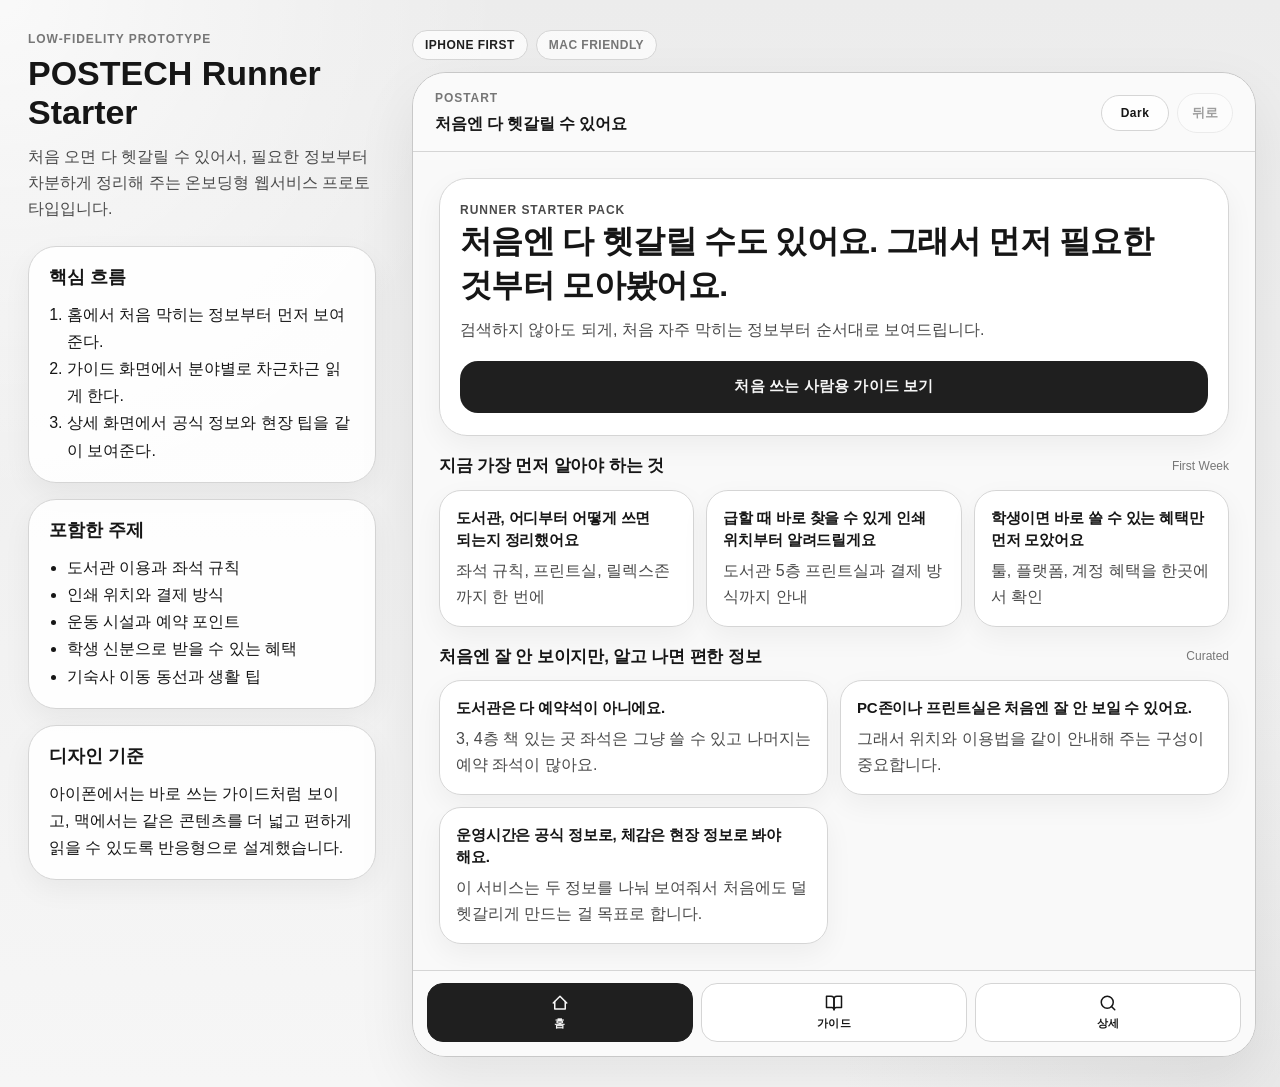
==== commit a390571f: "Change wording to 처음엔 다 헷갈릴 수도 있어요 Co-Authored-By: Claude Opus 4.6 <noreply@anthropic.com>" ====
--- a/prototype/index.html
+++ b/prototype/index.html
@@ -55,7 +55,7 @@
           <header class="top-bar">
             <div>
               <p class="app-name">POSTART</p>
-              <strong id="screenTitle">처음엔 다 헷갈릴 수 있어요</strong>
+              <strong id="screenTitle">처음엔 다 헷갈릴 수도 있어요</strong>
             </div>
             <div class="top-actions">
               <button class="theme-toggle" id="themeToggle" type="button" aria-label="다크 모드로 전환">
@@ -68,7 +68,7 @@
           <section class="screen active" data-screen="home">
             <div class="hero-card">
               <p class="label">Runner Starter Pack</p>
-              <h2>처음엔 다 헷갈릴 수 있어요. 그래서 먼저 필요한 것부터 모아봤어요.</h2>
+              <h2>처음엔 다 헷갈릴 수도 있어요. 그래서 먼저 필요한 것부터 모아봤어요.</h2>
               <p>
                 검색하지 않아도 되게, 처음 자주 막히는 정보부터 순서대로 보여드립니다.
               </p>
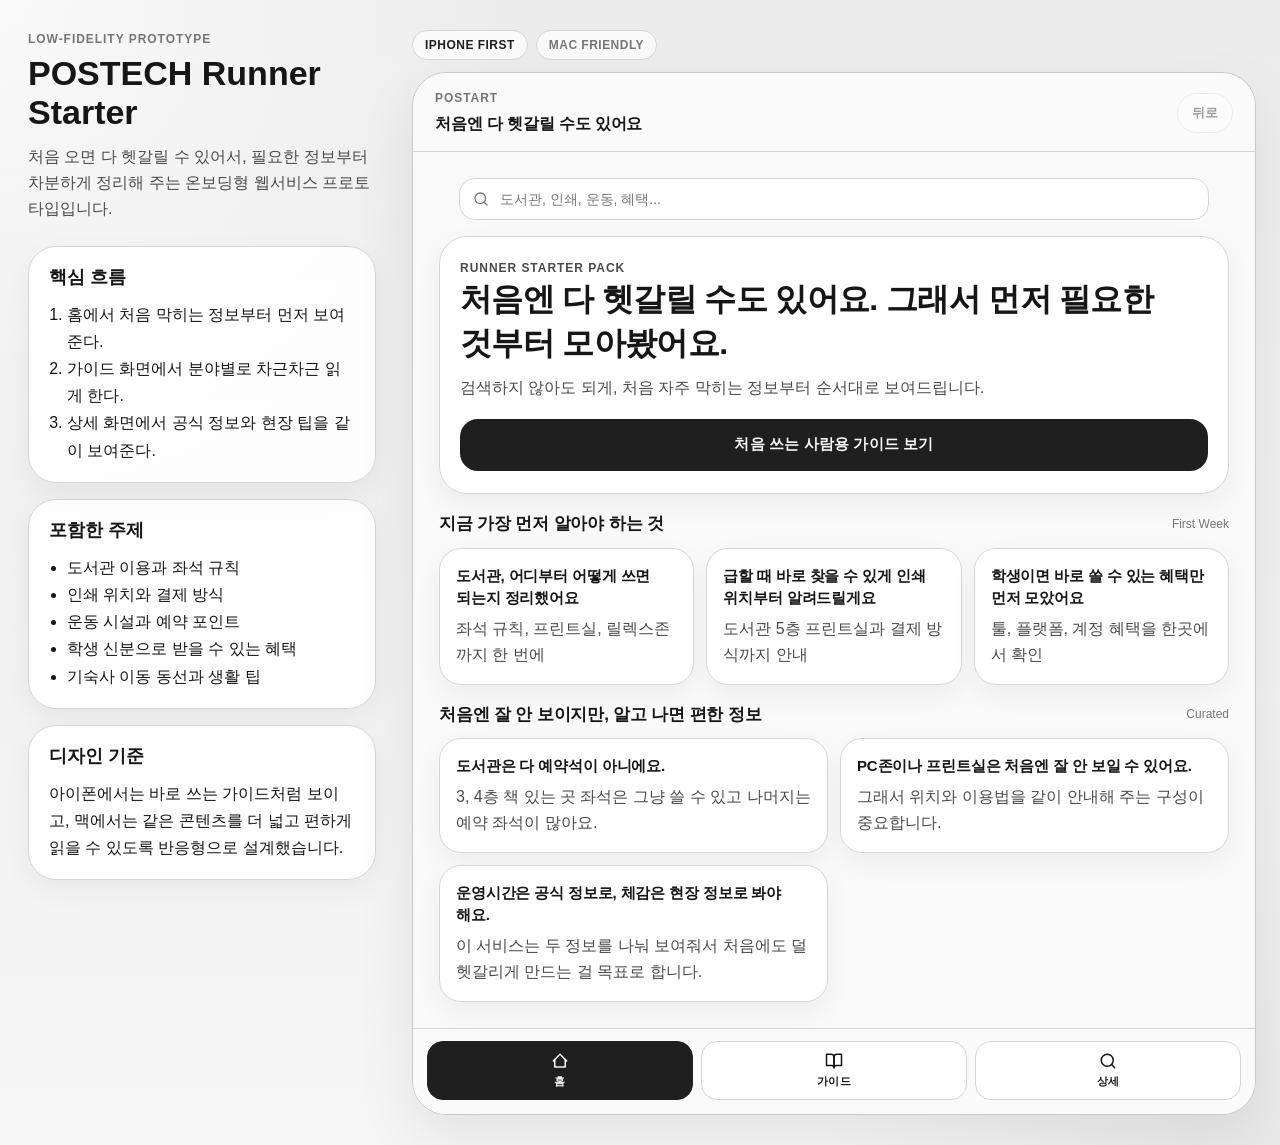
==== commit c2bebd4f: "Add photo gallery, search, and recommended apps - Add 18 field photos with horizontal scroll strip a" ====
--- a/prototype/index.html
+++ b/prototype/index.html
@@ -58,14 +58,18 @@
               <strong id="screenTitle">처음엔 다 헷갈릴 수도 있어요</strong>
             </div>
             <div class="top-actions">
-              <button class="theme-toggle" id="themeToggle" type="button" aria-label="다크 모드로 전환">
-                <span id="themeToggleText">Dark</span>
-              </button>
               <button class="ghost-btn" id="backButton" disabled>뒤로</button>
             </div>
           </header>
 
           <section class="screen active" data-screen="home">
+            <div class="search-bar">
+              <svg class="search-icon" width="16" height="16" viewBox="0 0 24 24" fill="none" stroke="currentColor" stroke-width="2" stroke-linecap="round" stroke-linejoin="round"><circle cx="11" cy="11" r="8"/><line x1="21" y1="21" x2="16.65" y2="16.65"/></svg>
+              <input type="text" id="searchInput" placeholder="도서관, 인쇄, 운동, 혜택..." autocomplete="off" />
+              <button class="search-clear" id="searchClear" style="display:none" aria-label="지우기">&times;</button>
+              <div class="search-results" id="searchResults" style="display:none"></div>
+            </div>
+
             <div class="hero-card">
               <p class="label">Runner Starter Pack</p>
               <h2>처음엔 다 헷갈릴 수도 있어요. 그래서 먼저 필요한 것부터 모아봤어요.</h2>
@@ -199,6 +203,14 @@
               </div>
             </article>
 
+            <section class="photo-strip-section" id="photoStripSection" style="display:none">
+              <div class="block-header">
+                <h3>현장 사진</h3>
+                <span id="photoCount"></span>
+              </div>
+              <div class="photo-strip" id="photoStrip"></div>
+            </section>
+
             <section class="content-block detail-grid">
               <article class="detail-card">
                 <h3>이런 사람에게 추천</h3>
@@ -224,6 +236,14 @@
                 <h3>현장 팁</h3>
                 <ul id="detailField"></ul>
               </article>
+            </section>
+
+            <section class="app-recommendations" id="appRecommendations" style="display:none">
+              <div class="block-header">
+                <h3>추천 앱</h3>
+                <span id="appCount"></span>
+              </div>
+              <div id="appList" class="app-list"></div>
             </section>
           </section>
 
@@ -245,6 +265,17 @@
       </main>
     </div>
 
+    <div class="lightbox" id="lightbox" hidden>
+      <button class="lightbox-close" id="lightboxClose" aria-label="닫기">&times;</button>
+      <div class="lightbox-body">
+        <img id="lightboxImg" src="" alt="" />
+        <p class="lightbox-caption" id="lightboxCaption"></p>
+      </div>
+      <button class="lightbox-prev" id="lightboxPrev" aria-label="이전">&lsaquo;</button>
+      <button class="lightbox-next" id="lightboxNext" aria-label="다음">&rsaquo;</button>
+      <div class="lightbox-counter" id="lightboxCounter"></div>
+    </div>
+
     <script src="./app-main.js?v=1"></script>
   </body>
 </html>
--- a/prototype/styles-mono.css
+++ b/prototype/styles-mono.css
@@ -193,23 +193,320 @@
   transform: scale(0.95);
 }
 
-.theme-toggle {
+/* --- Photo Strip --- */
+.photo-strip-section {
+  margin-top: 18px;
+  padding: 0 20px;
+}
+
+.photo-strip-section .block-header {
+  margin-bottom: 10px;
+}
+
+.photo-strip {
+  display: flex;
+  gap: 10px;
+  overflow-x: auto;
+  scroll-snap-type: x mandatory;
+  -webkit-overflow-scrolling: touch;
+  padding: 4px 0 12px;
+  scrollbar-width: none;
+}
+
+.photo-strip::-webkit-scrollbar {
+  display: none;
+}
+
+.photo-thumb {
+  flex: 0 0 auto;
+  width: 140px;
+  height: 105px;
+  border-radius: var(--radius-md);
+  overflow: hidden;
+  border: 1px solid var(--line);
+  scroll-snap-align: start;
+  cursor: pointer;
+  transition: transform 0.15s ease;
+  padding: 0;
+  background: none;
+}
+
+.photo-thumb:active {
+  transform: scale(0.96);
+}
+
+.photo-thumb img {
+  width: 100%;
+  height: 100%;
+  object-fit: cover;
+  display: block;
+}
+
+.photo-group-label {
+  flex: 0 0 auto;
+  display: flex;
+  align-items: center;
+  padding: 0 6px;
+  font-size: 11px;
+  font-weight: 700;
+  color: var(--muted);
+  letter-spacing: 0.06em;
+  writing-mode: vertical-rl;
+  text-orientation: mixed;
+}
+
+/* --- Lightbox --- */
+.lightbox {
+  position: fixed;
+  inset: 0;
+  z-index: 100;
+  background: rgba(0, 0, 0, 0.92);
+  display: flex;
+  align-items: center;
+  justify-content: center;
+}
+
+.lightbox[hidden] {
+  display: none;
+}
+
+.lightbox-body {
+  display: flex;
+  flex-direction: column;
+  align-items: center;
+  max-width: 92vw;
+  max-height: 85vh;
+}
+
+.lightbox-body img {
+  max-width: 92vw;
+  max-height: 78vh;
+  border-radius: 12px;
+  object-fit: contain;
+}
+
+.lightbox-caption {
+  color: #fff;
+  text-align: center;
+  margin-top: 12px;
+  font-size: 14px;
+}
+
+.lightbox-close,
+.lightbox-prev,
+.lightbox-next {
+  position: absolute;
+  background: rgba(255, 255, 255, 0.15);
+  border: none;
+  color: #fff;
+  border-radius: 50%;
+  width: 44px;
+  height: 44px;
+  font-size: 24px;
+  cursor: pointer;
+  display: flex;
+  align-items: center;
+  justify-content: center;
+}
+
+.lightbox-close {
+  top: 16px;
+  right: 16px;
+}
+
+.lightbox-prev {
+  left: 12px;
+  top: 50%;
+  transform: translateY(-50%);
+}
+
+.lightbox-next {
+  right: 12px;
+  top: 50%;
+  transform: translateY(-50%);
+}
+
+.lightbox-counter {
+  position: absolute;
+  bottom: 20px;
+  left: 50%;
+  transform: translateX(-50%);
+  color: rgba(255, 255, 255, 0.7);
+  font-size: 13px;
+}
+
+/* --- Search Bar --- */
+.search-bar {
+  position: relative;
+  margin: 0 20px 16px;
+}
+
+.search-bar .search-icon {
+  position: absolute;
+  left: 14px;
+  top: 50%;
+  transform: translateY(-50%);
+  color: var(--muted);
+  pointer-events: none;
+}
+
+.search-bar input {
+  width: 100%;
+  padding: 12px 40px 12px 40px;
+  border: 1px solid var(--line);
+  border-radius: var(--radius-md);
+  background: var(--card);
+  color: var(--ink);
+  font-size: 14px;
+  font-family: inherit;
+  box-sizing: border-box;
+}
+
+.search-bar input::placeholder {
+  color: var(--muted);
+}
+
+.search-bar input:focus {
+  outline: none;
+  border-color: var(--accent);
+}
+
+.search-clear {
+  position: absolute;
+  right: 8px;
+  top: 50%;
+  transform: translateY(-50%);
+  background: none;
+  border: none;
+  color: var(--muted);
+  font-size: 20px;
+  cursor: pointer;
+  padding: 4px 8px;
+}
+
+.search-results {
+  position: absolute;
+  top: calc(100% + 6px);
+  left: 0;
+  right: 0;
+  background: var(--card-strong);
+  border: 1px solid var(--line);
+  border-radius: var(--radius-md);
+  max-height: 280px;
+  overflow-y: auto;
+  z-index: 50;
+  box-shadow: var(--shadow-md);
+}
+
+.search-result-item {
+  display: block;
+  width: 100%;
+  padding: 12px 16px;
+  border: none;
+  border-bottom: 1px solid var(--line);
+  background: none;
+  text-align: left;
+  cursor: pointer;
+  color: var(--ink);
+  font-family: inherit;
+}
+
+.search-result-item:last-child {
+  border-bottom: none;
+}
+
+.search-result-item:active {
+  background: var(--soft);
+}
+
+.search-result-item .search-cat {
+  font-size: 11px;
+  font-weight: 700;
+  color: var(--muted);
+  letter-spacing: 0.04em;
+  text-transform: uppercase;
+}
+
+.search-result-item strong {
+  display: block;
+  font-size: 14px;
+  margin: 2px 0;
+}
+
+.search-result-item p {
+  font-size: 12px;
+  color: var(--ink-soft);
+  margin: 0;
+  overflow: hidden;
+  text-overflow: ellipsis;
+  white-space: nowrap;
+}
+
+.search-empty {
+  padding: 20px 16px;
+  text-align: center;
+  color: var(--muted);
+  font-size: 13px;
+}
+
+/* --- App Recommendations --- */
+.app-recommendations {
+  padding: 0 20px;
+  margin-top: 18px;
+}
+
+.app-recommendations .block-header {
+  margin-bottom: 10px;
+}
+
+.app-list {
+  display: flex;
+  flex-direction: column;
+  gap: 10px;
+}
+
+.app-card {
+  display: flex;
+  flex-direction: column;
+  gap: 10px;
+  padding: 14px 16px;
+  background: var(--card);
+  border: 1px solid var(--line);
+  border-radius: var(--radius-md);
+}
+
+.app-info strong {
+  font-size: 14px;
+  color: var(--ink);
+}
+
+.app-info p {
+  font-size: 12px;
+  color: var(--ink-soft);
+  margin: 2px 0 0;
+}
+
+.app-links {
+  display: flex;
+  gap: 6px;
   flex-shrink: 0;
-  min-width: 68px;
-  padding: 10px 14px;
+}
+
+.app-link {
+  display: inline-flex;
+  align-items: center;
+  padding: 6px 12px;
+  font-size: 11px;
+  font-weight: 700;
   border: 1px solid var(--line);
   border-radius: 999px;
-  background: var(--surface-contrast);
   color: var(--ink);
-  text-align: center;
-  font-weight: 700;
-  font-size: 12px;
-  letter-spacing: 0.04em;
-  transition: background 0.15s ease, transform 0.12s ease;
-}
-
-.theme-toggle:active {
-  transform: scale(0.95);
+  text-decoration: none;
+  transition: background 0.15s ease;
+}
+
+.app-link:active {
+  background: var(--soft);
 }
 
 /* Focus states */
